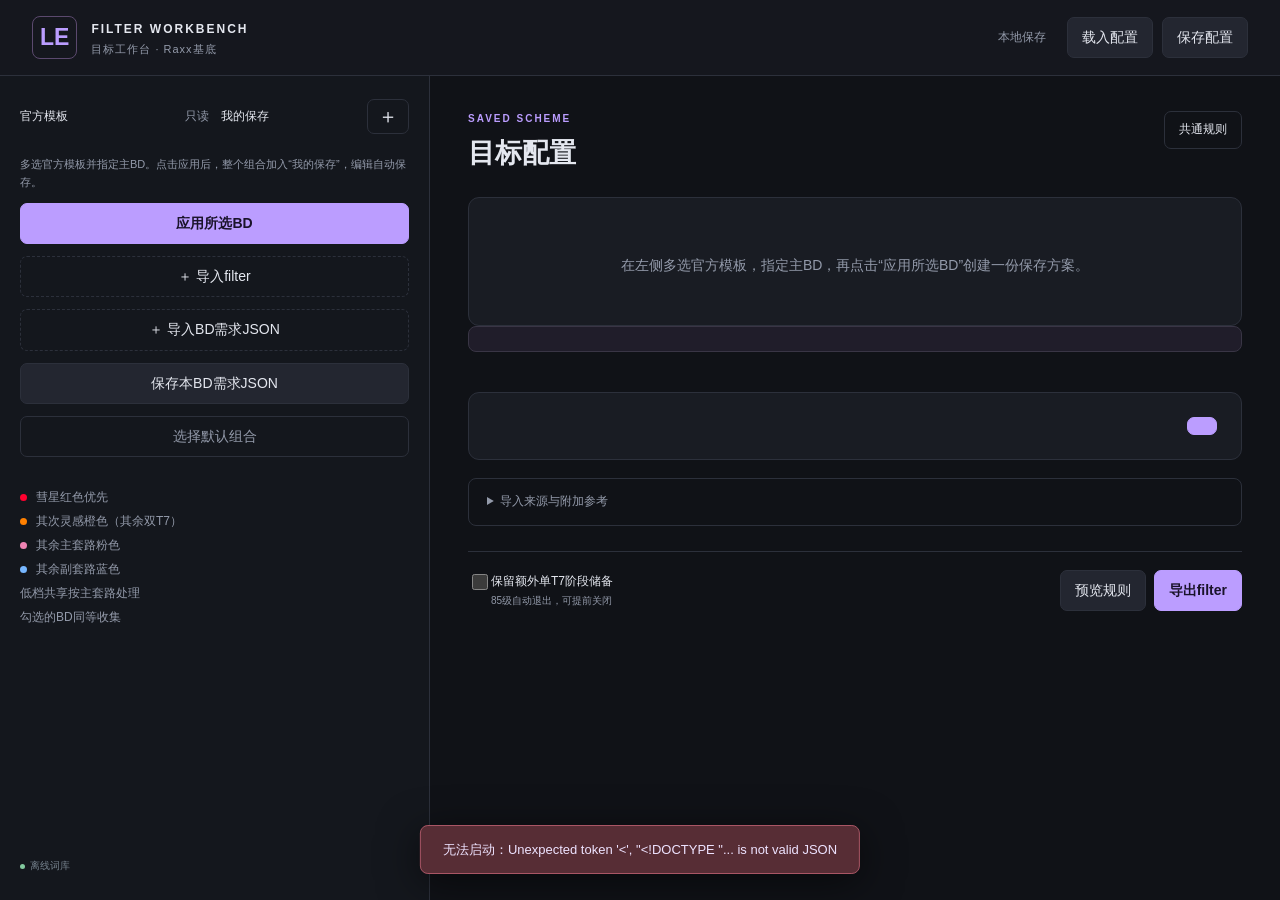
==== tool/web/index.html @ cc03219b "Complete common unique pool and protect every set item" ====
<!doctype html>
<html lang="zh-CN">
<head>
  <meta charset="utf-8"><meta name="viewport" content="width=device-width,initial-scale=1">
  <title>LE Filter · 目标工作台</title><link rel="stylesheet" href="style.css">
</head>
<body>
<header class="topbar">
  <div class="brand"><span class="brandmark">LE</span><div><strong>FILTER WORKBENCH</strong><small>目标工作台 · Raxx基底</small></div></div>
  <div class="top-actions"><span id="save-state" class="muted">本地保存</span><button id="load-config">载入配置</button><button id="save-config">保存配置</button></div>
</header>
<div class="layout">
  <aside>
    <div class="library-columns">
      <section aria-label="官方模板"><div class="aside-heading"><span>官方模板</span><small>只读</small></div><div id="templates"></div></section>
      <section aria-label="我的保存"><div class="aside-heading"><span>我的保存</span><button id="add-save" aria-label="新增自定义方案">＋</button></div><div id="builds"></div></section>
    </div>
    <p class="library-note">多选官方模板并指定主BD。点击应用后，整个组合加入“我的保存”，编辑自动保存。</p>
    <button id="apply-builds" class="wide primary">应用所选BD</button>
    <button id="import-filter" class="wide dashed">＋ 导入filter</button>
    <button id="import-requirements" class="wide dashed">＋ 导入BD需求JSON</button>
    <button id="save-requirements" class="wide">保存本BD需求JSON</button>
    <button id="load-examples" class="wide subtle">选择默认组合</button>
    <div class="side-note"><span class="dot" style="background:#ff002f"></span>彗星红色优先<br><span class="dot" style="background:#ff8000"></span>其次灵感橙色（其余双T7）<br><span class="dot pink"></span>其余主套路粉色<br><span class="dot blue"></span>其余副套路蓝色<br>低档共享按主套路处理<br>勾选的BD同等收集</div>
    <div class="sidebar-bottom"><span class="online-dot"></span>离线词库 <span id="catalog-version"></span></div>
  </aside>
  <main>
    <div class="main-heading"><div><p class="eyebrow">SAVED SCHEME</p><h1 id="build-title">目标配置</h1></div><div class="heading-actions"><button id="common-button">共通规则</button><button id="rename-save" hidden>重命名方案</button></div></div>
    <nav id="workspace-builds" class="scheme-members" aria-label="方案内BD" hidden></nav>
    <div id="scheme-toolbar" class="scheme-toolbar" hidden><span id="current-build"></span><div><button id="add-build">添加BD</button><button id="reset-build" hidden>从模板重置BD</button><button id="rename-build" hidden>重命名BD</button></div></div>
    <section id="workspace-empty" class="panel empty"><strong id="workspace-message"></strong><p id="workspace-help">在左侧多选官方模板，指定主BD，再点击“应用所选BD”创建一份保存方案。</p></section>
    <div id="workspace-controls" class="workspace-bar" hidden><div class="segmented"><button data-mode="endgame" class="active">终局目标</button><button data-mode="leveling">练级目标</button></div><div class="view-tabs"><button data-view="editor" class="active">填写目标</button><button data-view="preview">规则预览</button></div></div>
    <section id="common-rules" class="panel" hidden>
      <div class="panel-heading"><div><h2>共通显示规则</h2><p class="muted">随当前保存方案保存；创建新方案时沿用当前共通设置。</p></div></div>
      <div class="target-row"><div class="row-heading"><strong>T0极稀有暗金 · 0LP起最高档</strong><span class="id-tag">独立常驻</span></div><div id="ultra-rare-targets" class="chips"></div><p class="reference">六件T0从0LP起统一使用彗星红色名称与光柱、彗星声、最大光柱及最高档图标，不限制词条或角色等级。彗星档优先于主副BD配色。</p></div>
      <div class="target-row"><div class="row-heading"><label><input id="common-experimentals-enabled" type="checkbox">显示崇高实验装备</label><span class="id-tag">默认关闭</span></div><p class="reference">需要时可开启 Exalted Experimentals。此开关控制通用实验收集；BD明确目标仍按该BD收集。</p></div>
      <div class="target-row"><div class="row-heading"><label><input id="common-uniques-enabled" type="checkbox">通用暗金 · 0LP起保护</label><span class="id-tag">可按需关闭</span></div><p class="reference">保留茧化、限定来源与稀有随机暗金。T0独立提示，BD目标优先显示。</p><details><summary id="common-uniques-summary">查看暗金保护名单</summary><div id="common-unique-targets" class="chips"></div></details></div>
      <div class="target-row"><div class="row-heading"><label><input id="common-sets-enabled" type="checkbox">通用套装 · 全部保留</label><span class="id-tag">可按需关闭</span></div><p class="reference">收集全部套装部件，不按稀有度筛选。BD明确需要的套装补全独立保留。</p><details><summary id="common-sets-summary">查看全部套装</summary><div id="common-set-targets" class="chips"></div></details></div>
      <div class="target-row"><div class="row-heading"><label><input id="common-idols-enabled" type="checkbox">显示暗金神像</label><button id="pick-common-idols">选择暗金神像</button></div><div id="common-idol-targets" class="chips"></div><p class="reference">独立规则，默认全部显示；BD未指定暗金神像也会收集。可在这里关闭或调整，BD明确需要的神像仍保留。</p></div>
      <div class="target-row"><div class="row-heading"><strong>先驱者之针 · 独立常驻规则</strong><span class="id-tag">344</span></div><p class="muted">始终显示，不随暗金神像选择或角色等级关闭。</p></div>
      <div class="target-row"><div class="row-heading"><strong>套装自动补全</strong></div><p class="muted">任何启用BD需要一个套装部件时，整套装备都会加入filter，沿用该BD的主副提示。</p></div>
    </section>
    <div id="editor">
      <div id="profile-note" class="notice"></div>
      <nav id="categories" class="category-tabs"></nav>
      <section class="panel">
        <div class="panel-heading"><div><h2 id="category-title"></h2><p id="category-note" class="muted" hidden></p></div><button id="add-target" class="primary"></button></div>
        <div id="targets"></div>
      </section>
      <details id="source-details" class="source-panel"><summary>导入来源与附加参考</summary><div id="source-info"></div></details>
    </div>
    <section id="preview" hidden>
      <div class="panel-heading"><div><h2>将要生成的规则</h2><p class="muted">按实际优先级排列。这里展示基底门槛与四档提示。</p></div><input id="preview-search" type="search" placeholder="过滤部位、名称或档位" aria-label="过滤预览规则"></div>
      <div id="preview-summary" class="notice"></div><div id="preview-rules"></div>
    </section>
    <footer class="export-bar"><label><input id="extra-t7" type="checkbox">保留额外单T7阶段储备 <small>85级自动退出，可提前关闭</small></label><div><button id="preview-button">预览规则</button><button id="export-xml" class="primary">导出filter</button></div></footer>
  </main>
</div>
<dialog id="picker">
  <div class="dialog-heading"><div><p class="eyebrow">SEARCH & SELECT</p><h2 id="picker-title"></h2></div><button data-close="picker" aria-label="关闭选择器">×</button></div>
  <div class="picker-controls"><input id="picker-search" type="search" placeholder="搜索中文 / English / ID" aria-label="搜索词库"><label><input id="only-selected" type="checkbox">只看已选</label><label><input id="show-legacy" type="checkbox">显示旧／隐藏条目</label></div>
  <p id="picker-note" class="picker-note" hidden></p><div id="picker-summary" class="muted"></div><div id="picker-list"></div>
  <div class="dialog-footer"><span id="selection-count"></span><button id="apply-selection" class="primary">应用选择</button></div>
</dialog>
<dialog id="reset-dialog">
  <div class="dialog-heading"><h2>从模板重置</h2><button data-close="reset-dialog" aria-label="关闭重置">×</button></div>
  <p class="reset-message">将“<strong id="reset-name"></strong>”的终局、练级目标恢复为最新版官方模板。这个副本的目标修改会被替换。</p>
  <div class="dialog-footer"><button data-close="reset-dialog">取消</button><button id="confirm-reset" class="primary">重置这个副本</button></div>
</dialog>
<dialog id="group-dialog">
  <div class="dialog-heading"><h2 id="group-title"></h2><button data-close="group-dialog" aria-label="关闭分组">×</button></div>
  <label class="field-label">物品类型<select id="group-type"></select></label>
  <p id="group-help" class="muted">先选类型，再从可搜索列表选择底材和词缀。</p>
  <div class="dialog-footer"><button id="create-group" class="primary">添加分组</button></div>
</dialog>
<dialog id="import-dialog" class="large-dialog">
  <div class="dialog-heading"><div><p class="eyebrow">IMPORT INTELLIGENCE</p><h2>从filter提取目标</h2></div><button data-close="import-dialog" aria-label="关闭导入">×</button></div>
  <div class="notice">提取名字、词缀、类型和底材；生成时采用我们的Raxx规则。附魔／腐化参考单独保存。</div>
  <label class="file-drop">选择XML或TXT文件<input id="xml-file" type="file" accept=".xml,.txt"></label>
  <textarea id="xml-text" placeholder="也可以在这里粘贴filter XML" aria-label="Filter XML"></textarea>
  <div class="import-options"><label>填入<select id="import-mode"><option value="endgame">终局目标</option><option value="leveling">独立练级目标</option></select></label><button id="analyze-import">分析XML</button></div>
  <div id="import-result"></div>
  <div class="dialog-footer"><span class="muted">未识别规则可手动指定情报分类。</span><button id="apply-import" class="primary" disabled>导入为新BD</button></div>
</dialog>
<input id="config-file" type="file" accept=".json" hidden>
<input id="requirements-file" type="file" accept=".json" hidden>
<div id="toast" role="status" hidden></div>
<script src="workbench.js"></script><script src="app.js"></script>
</body></html>
---- tool/web/style.css ----
:root{color-scheme:dark;--bg:#101217;--panel:#191c23;--line:#2c303b;--text:#e4e7ef;--muted:#939aaa;--accent:#bb9dff;--pink:#ef83b3;--blue:#77b7ff}
*{box-sizing:border-box}body{margin:0;background:var(--bg);font:14px/1.65 "Segoe UI","Microsoft YaHei",sans-serif;color:var(--text)}button,input,select,textarea{font:inherit}button{cursor:pointer;border:1px solid var(--line);border-radius:7px;background:#232630;color:var(--text);padding:8px 14px;transition:background .15s,border-color .15s}button:hover{background:#303442;border-color:#77718b}button:focus-visible,input:focus-visible,select:focus-visible,summary:focus-visible{outline:2px solid var(--accent);outline-offset:2px}button:disabled{cursor:default;opacity:.45}input[type=checkbox],input[type=radio]{accent-color:var(--accent);width:16px;height:16px;vertical-align:middle;cursor:pointer}input[type=search],input[type=text],select,textarea{border:1px solid var(--line);background:#13161c;color:var(--text);border-radius:7px;padding:10px 12px}input[type=search]{min-width:210px}textarea{width:100%;height:125px;resize:vertical;font:12px/1.5 Consolas,monospace}.primary{background:var(--accent);color:#1a132a;border-color:var(--accent);font-weight:600}.primary:hover{background:#cfb9ff}.subtle{background:transparent;color:var(--muted)}.dashed{border-style:dashed;background:transparent}.wide{width:100%;margin-top:12px}.muted{color:var(--muted)}small{font-size:12px;color:var(--muted)}h1,h2,p{margin:0}h1{font-size:27px;font-weight:650;line-height:1.35}h2{font-size:18px;font-weight:600}.eyebrow{font-size:10px;letter-spacing:2px;color:var(--accent);font-weight:600;margin-bottom:7px}
.topbar{height:76px;padding:0 32px;border-bottom:1px solid var(--line);display:flex;align-items:center;justify-content:space-between;background:#15171e}.brand{display:flex;gap:14px;align-items:center}.brandmark{font-size:23px;font-weight:700;color:var(--accent);border:1px solid #5b496e;border-radius:8px;padding:2px 7px}.brand strong{font-size:12px;letter-spacing:2px}.brand small{display:block;font-size:11px;letter-spacing:1px}.top-actions{display:flex;align-items:center;gap:9px}.top-actions .muted{margin-right:12px;font-size:12px}.layout{display:grid;grid-template-columns:250px minmax(0,1fr);min-height:calc(100vh - 76px)}aside{padding:26px 20px;border-right:1px solid var(--line);display:flex;flex-direction:column;background:#14171d}.aside-heading{display:flex;justify-content:space-between;align-items:center;color:var(--muted);font-size:12px;margin-bottom:18px}.aside-heading button{padding:0 10px;font-size:20px;background:transparent}.build-card{display:grid;grid-template-columns:20px 1fr;gap:8px;border:1px solid transparent;border-radius:9px;padding:12px 10px;margin-bottom:8px;background:#1b1e26}.build-card.editing{border-color:#77648f;background:#24202f}.build-name{border:none;background:transparent;text-align:left;padding:0;font-weight:600;overflow-wrap:anywhere;width:100%}.build-meta{display:flex;justify-content:space-between;margin-top:7px;align-items:center;font-size:11px;color:var(--muted)}.build-meta label{cursor:pointer}.remove-build{font-size:12px;background:transparent;border:0;padding:0 5px;color:var(--muted)}.side-note{margin-top:28px;font-size:12px;color:var(--muted);line-height:2}.dot{display:inline-block;width:7px;height:7px;border-radius:50%;margin-right:9px}.pink{background:var(--pink)}.blue{background:var(--blue)}.sidebar-bottom{padding-top:30px;margin-top:auto;font-size:10px;color:#74808c}.online-dot{width:5px;height:5px;border-radius:50%;display:inline-block;background:#82c99e;margin-right:5px}
main{padding:35px 38px 0;max-width:1480px;width:100%}.main-heading{display:flex;align-items:center;justify-content:space-between;gap:20px;margin-bottom:26px}.main-heading .muted{margin-top:9px}.main-heading button{font-size:12px;background:transparent}.workspace-bar{display:flex;align-items:center;justify-content:space-between;border-bottom:1px solid var(--line);padding-bottom:18px;margin-bottom:23px;gap:12px}.segmented{display:flex;padding:3px;gap:3px;border-radius:8px;background:#20232d}.segmented button{border:none;background:transparent;color:var(--muted);padding:6px 17px}.segmented button.active{background:#49405c;color:#eddefe}.view-tabs{display:flex;gap:9px}.view-tabs button{border:none;background:transparent;color:var(--muted);padding:5px 10px}.view-tabs button.active{color:var(--text);border-bottom:2px solid var(--accent);border-radius:0}.notice{border:1px solid #393545;background:#201d2a;border-radius:8px;color:#bbb2d2;font-size:12px;padding:12px 16px;margin-bottom:22px}.category-tabs{display:flex;flex-wrap:wrap;gap:6px;margin-bottom:18px}.category-tabs button{font-size:12px;border-color:transparent;background:transparent;padding:8px 10px;color:var(--muted)}.category-tabs button.active{background:#2d293b;border-color:#4b405c;color:#dec9ff}.category-tabs .step-num{margin-right:6px;color:#7b738d;font-size:11px}.panel{background:var(--panel);border:1px solid var(--line);border-radius:11px;overflow:hidden}.panel-heading{display:flex;justify-content:space-between;gap:16px;padding:24px;align-items:center}.panel-heading p{margin-top:6px;font-size:12px}.panel-heading .primary{white-space:nowrap}.empty{padding:48px 24px;text-align:center;color:var(--muted)}.empty strong{display:block;color:#c6bdd7;font-size:17px;margin-bottom:8px}.target-row{padding:18px 24px;border-top:1px solid var(--line)}.row-heading{display:flex;justify-content:space-between;gap:10px;align-items:center;margin-bottom:11px}.row-heading strong{font-size:14px}.row-actions{display:flex;gap:7px;flex-wrap:wrap}.row-actions button{font-size:11px;padding:4px 9px;background:#252934}.chips{display:flex;gap:6px;flex-wrap:wrap}.chip{background:#292433;border:1px solid #483b53;border-radius:5px;padding:3px 8px;font-size:12px;color:#d6c3e8}.chip small{margin-left:5px;font-size:10px;color:#9c8aa8}.base-chip{background:#232c32;border-color:#35464d;color:#a2c6d0}.reference{font-size:11px;color:#8c92a0;margin-top:10px}.source-panel{border:1px solid var(--line);border-radius:8px;margin-top:18px;padding:13px 18px;color:var(--muted);font-size:12px}.source-panel summary{cursor:pointer}.source-panel p{margin-top:10px}.export-bar{position:sticky;bottom:0;margin-top:25px;border-top:1px solid var(--line);padding:18px 0;display:flex;align-items:center;justify-content:space-between;gap:14px;background:var(--bg)}.export-bar label{font-size:12px}.export-bar small{display:block;margin-left:23px;font-size:10px}.export-bar div{display:flex;gap:8px}
dialog{border:1px solid #494354;border-radius:12px;background:#1a1d25;color:var(--text);width:min(760px,93vw);padding:0;box-shadow:0 25px 120px #0009;max-height:88vh}dialog::backdrop{background:#050610ad;backdrop-filter:blur(3px)}.dialog-heading{display:flex;justify-content:space-between;align-items:center;padding:22px 26px;border-bottom:1px solid var(--line)}.dialog-heading button{border:none;background:transparent;font-size:24px;padding:0 5px}.picker-controls{padding:17px 24px 10px;display:flex;align-items:center;gap:15px;flex-wrap:wrap}.picker-controls input[type=search]{flex:1}.picker-controls label{font-size:11px;color:var(--muted)}#picker-summary{font-size:11px;padding:0 24px 12px}#picker-list{height:min(440px,48vh);overflow:auto;border-top:1px solid var(--line)}.pick-row{display:flex;align-items:flex-start;padding:11px 24px;gap:14px;border-bottom:1px solid #262a33;cursor:pointer}.pick-row:hover{background:#292536}.pick-row input{flex-shrink:0;margin-top:5px}.pick-row div{flex:1}.pick-row strong{font-size:13px;font-weight:500}.pick-row small{display:block;font-size:11px}.pick-row .id-tag{font:11px Consolas,monospace;color:#8f829f;padding-top:3px;min-width:32px;text-align:right}.dialog-footer{position:sticky;bottom:0;background:#1a1d25;border-top:1px solid var(--line);padding:17px 24px;display:flex;align-items:center;justify-content:space-between;gap:12px}.dialog-footer span{font-size:12px}.field-label{display:block;margin:22px 26px;color:var(--muted);font-size:12px}.field-label select{display:block;width:100%;margin-top:7px}#group-dialog p{padding:0 26px 24px;font-size:12px}.large-dialog{width:min(970px,95vw)}#import-dialog>.notice{margin:20px 24px}.file-drop{display:block;border:1px dashed #514966;border-radius:8px;margin:0 24px 16px;padding:17px;color:#c1aedc;font-size:12px;cursor:pointer}.file-drop input{display:block;font-size:12px;margin-top:10px}#xml-text{width:calc(100% - 48px);margin:0 24px}.import-options{display:flex;align-items:center;justify-content:space-between;padding:15px 24px;font-size:12px}.import-options select{margin-left:10px;padding:7px 10px}#import-result{padding:0 24px 20px}.import-summary{display:flex;gap:10px;flex-wrap:wrap;margin-bottom:14px}.stat{background:#292433;border-radius:6px;padding:7px 12px;font-size:12px}.source-table{width:100%;border-collapse:collapse;font-size:11px}.source-table td,.source-table th{padding:7px;border-bottom:1px solid var(--line);text-align:left}.source-table select{font-size:11px;padding:4px 6px}.source-scroll{max-height:280px;overflow:auto;margin-top:10px}.warning{color:#e2b073;font-size:12px;margin:8px 0}.preview-table{width:100%;border-collapse:collapse;font-size:12px}.preview-table td,.preview-table th{padding:12px;border-bottom:1px solid var(--line);text-align:left;vertical-align:top}.preview-table th{color:var(--muted);font-weight:400}.preview-table small{display:block;margin-top:4px}.badge{white-space:nowrap;border-radius:4px;padding:2px 8px;font-size:11px}.tier-4{background:#652f3d;color:#ffb6bc}.tier-3{background:#684e28;color:#ffd298}.tier-2{background:#584c2b;color:#f9db84}.tier-1{background:#49442d;color:#e5d685}.tier-0{background:#272b33;color:#a0a6b2}.level-row select{max-width:100%}.level-default{border:1px solid #4d465c;border-radius:5px;padding:2px 7px;font-size:10px;color:#b6a6cb}#toast{position:fixed;bottom:26px;left:50%;transform:translateX(-50%);background:#352d46;color:#eee3ff;border:1px solid #665277;box-shadow:0 8px 40px #0008;border-radius:8px;padding:13px 22px;z-index:100;font-size:13px;max-width:85vw}.error-toast{background:#572d35!important;border-color:#a95665!important}
#workspace-controls[hidden],#workspace-builds[hidden]{display:none}
@media(max-width:1000px){.layout{grid-template-columns:215px minmax(0,1fr)}main{padding:28px 23px 0}.topbar{padding:0 22px}.panel-heading{padding:20px}.target-row{padding:16px 20px}.export-bar{flex-wrap:wrap}.top-actions .muted{display:none}}
@media(max-width:680px){.layout{display:block}aside{border-right:none;border-bottom:1px solid var(--line);padding:18px}#builds{display:flex;gap:8px;overflow:auto}.build-card{min-width:185px}.side-note,.sidebar-bottom{display:none}.topbar{padding:0 15px}.brand small{display:none}.brand strong{font-size:9px;letter-spacing:1px}.brandmark{font-size:19px}.top-actions button{padding:6px 8px;font-size:11px}main{padding:22px 16px 0}h1{font-size:23px}.workspace-bar{flex-wrap:wrap}.panel-heading{flex-wrap:wrap}.picker-controls{gap:10px}.row-heading{align-items:flex-start}.preview-table{font-size:10px}.preview-table td{padding:8px}.export-bar{position:static}.source-table select{max-width:110px}}
.layout{grid-template-columns:430px minmax(0,1fr)}
.library-columns{display:grid;grid-template-columns:minmax(0,1fr) minmax(0,1fr);gap:12px}
.library-columns section{min-width:0}.library-columns .aside-heading{height:29px;margin-bottom:12px;color:var(--text)}
.template-card{border:1px solid var(--line);border-radius:9px;padding:12px 10px;margin-bottom:8px;background:#171a21}
.template-card strong{display:block;font-size:13px;overflow-wrap:anywhere}.template-card small{display:block;margin-top:6px;font-size:10px}
.template-card button{margin-top:10px;font-size:11px;padding:5px 10px;background:transparent}
.library-columns #builds{display:block;overflow:visible}.library-columns .build-card{min-width:0}.build-name{font-size:13px}
.library-note,.saved-empty{font-size:11px;color:var(--muted);margin-top:12px}.heading-actions{display:flex;flex-wrap:wrap;gap:8px;justify-content:flex-end}
.main-heading{align-items:flex-start}.main-heading h1{overflow-wrap:anywhere}#common-button.active{color:var(--accent);border-color:var(--accent)}
.reset-message{padding:24px 26px}
.auto-set{border-style:dashed}.auto-set-label{font-size:10px;font-style:normal;color:#b3ce9a;margin-left:6px}
.affix-priorities{list-style:none;display:flex;flex-wrap:wrap;gap:8px;padding:0;margin:0}.priority-affix{display:flex;align-items:center;gap:6px;max-width:100%;padding:5px 8px}.priority-number{display:inline-flex;align-items:center;justify-content:center;min-width:22px;height:22px;border-radius:5px;background:#4c3b65;color:#e7d6ff;font-size:12px;font-weight:600;flex-shrink:0}.priority-affix .affix-name{overflow-wrap:anywhere;min-width:0}.priority-affix small{margin-left:0;white-space:nowrap}.priority-actions{display:flex;gap:2px;flex-shrink:0}.priority-actions button{border:0;padding:0 4px;background:transparent;color:var(--accent);line-height:22px;font-size:13px}.priority-actions button:hover{background:#44344f}.priority-actions button:disabled{color:var(--muted);opacity:.35}.picker-note{padding:0 24px 10px;color:#c8b8df;font-size:12px}.pick-row>.priority-number{margin-top:2px}
.template-card.selected{border-color:#695980;background:#24202f}.template-choice{display:flex;align-items:flex-start;gap:8px;cursor:pointer}.template-choice input{flex-shrink:0;margin-top:3px}.template-card .template-choice strong{font-size:13px}.template-main{display:block;font-size:11px;color:var(--muted);margin-top:8px;cursor:pointer}.template-main:has(input:disabled){opacity:.45;cursor:default}
.affix-priorities{flex-direction:column;flex-wrap:nowrap;gap:6px}.priority-affix{width:100%;min-height:36px;cursor:grab;position:relative}.priority-actions{margin-left:auto}.drag-handle{color:var(--muted);font-size:18px;line-height:1;flex-shrink:0;user-select:none}.priority-affix.dragging{opacity:.45}.priority-affix.drop-before:before,.priority-affix.drop-after:after{content:"";position:absolute;left:0;right:0;height:3px;background:var(--accent);border-radius:2px}.priority-affix.drop-before:before{top:-5px}.priority-affix.drop-after:after{bottom:-5px}
.save-card{border:1px solid var(--line);border-radius:9px;padding:12px 10px;margin-bottom:8px;background:#1b1e26}.save-card.editing{border-color:#77648f;background:#24202f}.save-card>small{display:block;font-size:10px;margin-top:7px;overflow-wrap:anywhere}
.scheme-members{display:flex;flex-wrap:wrap;gap:8px;margin-bottom:14px}.workspace-bd{display:flex;align-items:center;gap:5px;border:1px solid var(--line);border-radius:8px;padding:6px 8px;max-width:100%;background:#1b1e26}.workspace-bd.active{border-color:#77648f;background:#2d293b}.workspace-bd>button[data-workspace-build]{border:0;background:transparent;padding:3px 4px;text-align:left;font-size:12px;overflow-wrap:anywhere;min-width:0}.workspace-bd>input,.workspace-bd>label{flex-shrink:0}.workspace-bd>label{font-size:11px;color:var(--muted);white-space:nowrap}.scheme-toolbar{display:flex;align-items:center;justify-content:space-between;gap:12px;margin-bottom:20px;flex-wrap:wrap}.scheme-toolbar>span{font-size:12px;color:var(--muted);overflow-wrap:anywhere}.scheme-toolbar>div{display:flex;flex-wrap:wrap;gap:6px}.scheme-toolbar button{font-size:11px;padding:4px 9px;background:transparent}.scheme-toolbar[hidden],.scheme-members[hidden]{display:none}.main-heading h1 input{max-width:100%;width:520px;font-size:22px}
@media(max-width:1100px){.layout{grid-template-columns:350px minmax(0,1fr)}aside{padding:24px 14px}.library-columns{gap:8px}main{padding:28px 23px 0}.main-heading{flex-wrap:wrap}.heading-actions{justify-content:flex-start}}
@media(max-width:800px){.layout{display:block}aside{border-right:none;border-bottom:1px solid var(--line);padding:18px}.library-columns{gap:16px}.side-note,.sidebar-bottom{display:none}}
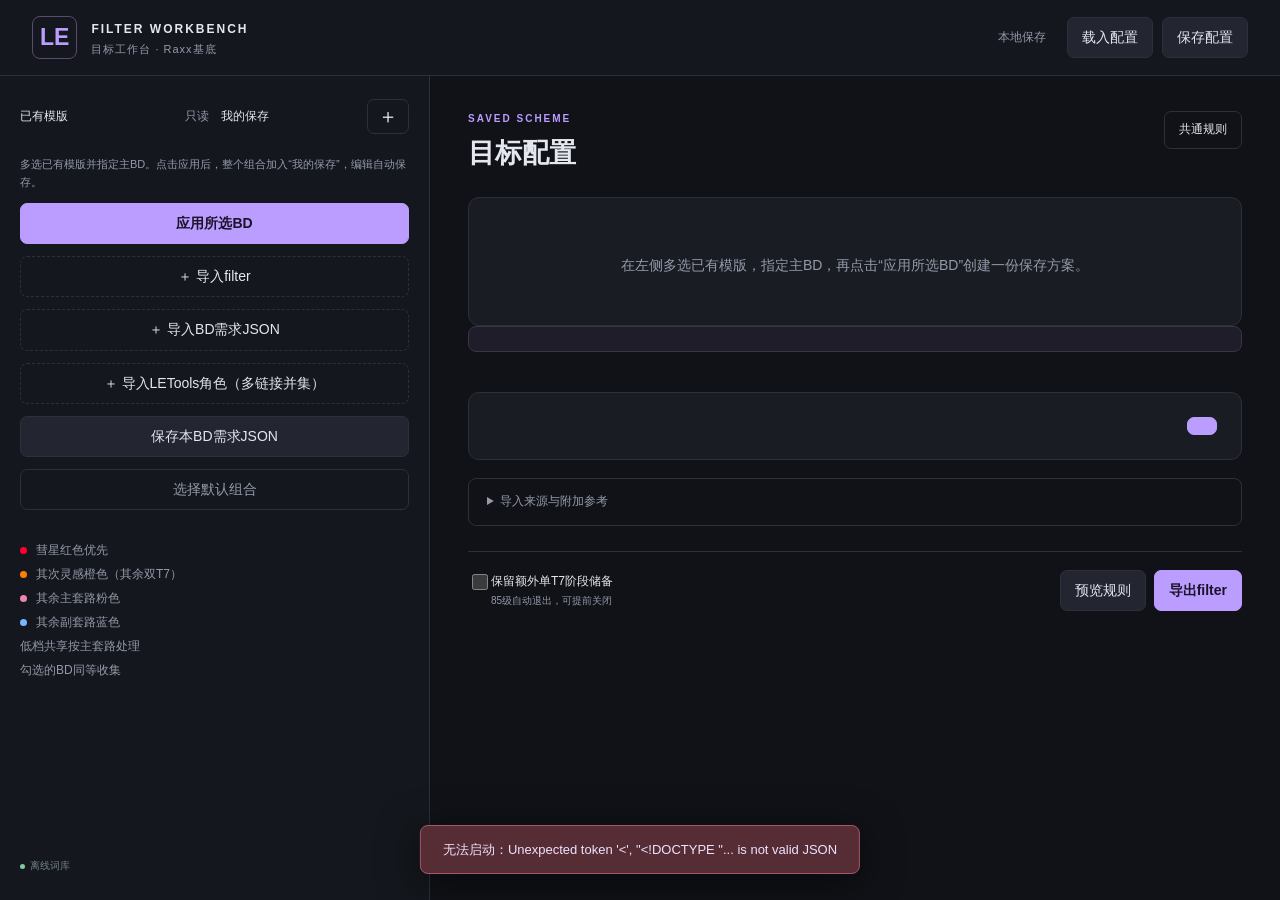
==== commit 210ec3ef: "Import LETools profile unions and update Shuriken template" ====
--- a/tool/web/index.html
+++ b/tool/web/index.html
@@ -12,13 +12,14 @@
 <div class="layout">
   <aside>
     <div class="library-columns">
-      <section aria-label="官方模板"><div class="aside-heading"><span>官方模板</span><small>只读</small></div><div id="templates"></div></section>
+      <section aria-label="已有模版"><div class="aside-heading"><span>已有模版</span><small>只读</small></div><div id="templates"></div></section>
       <section aria-label="我的保存"><div class="aside-heading"><span>我的保存</span><button id="add-save" aria-label="新增自定义方案">＋</button></div><div id="builds"></div></section>
     </div>
-    <p class="library-note">多选官方模板并指定主BD。点击应用后，整个组合加入“我的保存”，编辑自动保存。</p>
+    <p class="library-note">多选已有模版并指定主BD。点击应用后，整个组合加入“我的保存”，编辑自动保存。</p>
     <button id="apply-builds" class="wide primary">应用所选BD</button>
     <button id="import-filter" class="wide dashed">＋ 导入filter</button>
     <button id="import-requirements" class="wide dashed">＋ 导入BD需求JSON</button>
+    <button id="import-profiles" class="wide dashed">＋ 导入LETools角色（多链接并集）</button>
     <button id="save-requirements" class="wide">保存本BD需求JSON</button>
     <button id="load-examples" class="wide subtle">选择默认组合</button>
     <div class="side-note"><span class="dot" style="background:#ff002f"></span>彗星红色优先<br><span class="dot" style="background:#ff8000"></span>其次灵感橙色（其余双T7）<br><span class="dot pink"></span>其余主套路粉色<br><span class="dot blue"></span>其余副套路蓝色<br>低档共享按主套路处理<br>勾选的BD同等收集</div>
@@ -28,7 +29,7 @@
     <div class="main-heading"><div><p class="eyebrow">SAVED SCHEME</p><h1 id="build-title">目标配置</h1></div><div class="heading-actions"><button id="common-button">共通规则</button><button id="rename-save" hidden>重命名方案</button></div></div>
     <nav id="workspace-builds" class="scheme-members" aria-label="方案内BD" hidden></nav>
     <div id="scheme-toolbar" class="scheme-toolbar" hidden><span id="current-build"></span><div><button id="add-build">添加BD</button><button id="reset-build" hidden>从模板重置BD</button><button id="rename-build" hidden>重命名BD</button></div></div>
-    <section id="workspace-empty" class="panel empty"><strong id="workspace-message"></strong><p id="workspace-help">在左侧多选官方模板，指定主BD，再点击“应用所选BD”创建一份保存方案。</p></section>
+    <section id="workspace-empty" class="panel empty"><strong id="workspace-message"></strong><p id="workspace-help">在左侧多选已有模版，指定主BD，再点击“应用所选BD”创建一份保存方案。</p></section>
     <div id="workspace-controls" class="workspace-bar" hidden><div class="segmented"><button data-mode="endgame" class="active">终局目标</button><button data-mode="leveling">练级目标</button></div><div class="view-tabs"><button data-view="editor" class="active">填写目标</button><button data-view="preview">规则预览</button></div></div>
     <section id="common-rules" class="panel" hidden>
       <div class="panel-heading"><div><h2>共通显示规则</h2><p class="muted">随当前保存方案保存；创建新方案时沿用当前共通设置。</p></div></div>
@@ -64,7 +65,7 @@
 </dialog>
 <dialog id="reset-dialog">
   <div class="dialog-heading"><h2>从模板重置</h2><button data-close="reset-dialog" aria-label="关闭重置">×</button></div>
-  <p class="reset-message">将“<strong id="reset-name"></strong>”的终局、练级目标恢复为最新版官方模板。这个副本的目标修改会被替换。</p>
+  <p class="reset-message">将“<strong id="reset-name"></strong>”的终局、练级目标恢复为最新版已有模版。这个副本的目标修改会被替换。</p>
   <div class="dialog-footer"><button data-close="reset-dialog">取消</button><button id="confirm-reset" class="primary">重置这个副本</button></div>
 </dialog>
 <dialog id="group-dialog">
@@ -82,8 +83,22 @@
   <div id="import-result"></div>
   <div class="dialog-footer"><span class="muted">未识别规则可手动指定情报分类。</span><button id="apply-import" class="primary" disabled>导入为新BD</button></div>
 </dialog>
+<dialog id="profiles-dialog" class="large-dialog">
+  <div class="dialog-heading"><div><p class="eyebrow">LETOOLS PROFILES</p><h2>角色配装取并集</h2></div><button data-close="profiles-dialog" aria-label="关闭角色导入">×</button></div>
+  <p>粘贴同一个BD的1–12个profile链接，每行一个。暗金、按部位的装备词缀、神像、祭坛和明确普通底材合并为一个个人BD。</p>
+  <label class="field-label">个人BD名称<input id="profiles-name" type="text" placeholder="例如：我的追心手里剑"></label>
+  <textarea id="profiles-links" placeholder="https://www.lastepochtools.com/profile/账号/character/角色" aria-label="LETools角色链接（每行一个）"></textarea>
+  <button id="prepare-profiles">生成读取书签</button>
+  <div id="profiles-reader" class="notice" hidden>
+    <ol><li>把 <a id="profiles-bookmark">读取LETools角色</a> 拖到浏览器收藏栏。</li><li><a id="profiles-open" target="_blank" rel="noopener">打开第一个角色页面</a>，加载完成后点击收藏栏里的读取书签，一次读取全部链接。</li><li>完成后点击“返回工作台，预览并集”，核对后创建个人方案。</li></ol>
+    <p class="muted">来源站禁止跨站读取，读取在你打开的LETools页面进行。新增个人需求，不会修改已有模版。遇到访问验证时先在该站完成；任何链接失败都不会导入半份并集。</p>
+  </div>
+  <label class="file-drop">也可选择读取书签导出的角色JSON<input id="profiles-file" type="file" accept=".json"></label>
+  <div id="profiles-result" role="status"></div>
+  <div class="dialog-footer"><label>导入到 <select id="profiles-destination"><option value="new-save">新建个人方案</option><option value="current-save">当前方案，添加独立BD</option></select></label><button id="apply-profiles" class="primary" disabled>保存个人BD</button></div>
+</dialog>
 <input id="config-file" type="file" accept=".json" hidden>
 <input id="requirements-file" type="file" accept=".json" hidden>
 <div id="toast" role="status" hidden></div>
-<script src="workbench.js"></script><script src="app.js"></script>
+<script src="workbench.js"></script><script src="profile-reader.js"></script><script src="app.js"></script>
 </body></html>
--- a/tool/web/style.css
+++ b/tool/web/style.css
@@ -16,6 +16,7 @@
 .library-note,.saved-empty{font-size:11px;color:var(--muted);margin-top:12px}.heading-actions{display:flex;flex-wrap:wrap;gap:8px;justify-content:flex-end}
 .main-heading{align-items:flex-start}.main-heading h1{overflow-wrap:anywhere}#common-button.active{color:var(--accent);border-color:var(--accent)}
 .reset-message{padding:24px 26px}
+#profiles-dialog>p,#profiles-dialog>.field-label,#profiles-dialog>.file-drop,#profiles-dialog>button,#profiles-dialog>#profiles-result{margin:16px 24px}#profiles-dialog>textarea{width:calc(100% - 48px);margin:0 24px;min-height:125px}#profiles-dialog>.notice{margin:16px 24px}#profiles-dialog ol{padding-left:22px;margin:0}#profiles-dialog li{margin:8px 0}#profiles-dialog a{color:var(--accent);overflow-wrap:anywhere}#profiles-bookmark{display:inline-block;border:1px dashed var(--accent);padding:3px 8px;border-radius:5px;cursor:grab}#profiles-name{display:block;width:100%;margin-top:6px}#profiles-result h3{margin-top:18px}
 .auto-set{border-style:dashed}.auto-set-label{font-size:10px;font-style:normal;color:#b3ce9a;margin-left:6px}
 .affix-priorities{list-style:none;display:flex;flex-wrap:wrap;gap:8px;padding:0;margin:0}.priority-affix{display:flex;align-items:center;gap:6px;max-width:100%;padding:5px 8px}.priority-number{display:inline-flex;align-items:center;justify-content:center;min-width:22px;height:22px;border-radius:5px;background:#4c3b65;color:#e7d6ff;font-size:12px;font-weight:600;flex-shrink:0}.priority-affix .affix-name{overflow-wrap:anywhere;min-width:0}.priority-affix small{margin-left:0;white-space:nowrap}.priority-actions{display:flex;gap:2px;flex-shrink:0}.priority-actions button{border:0;padding:0 4px;background:transparent;color:var(--accent);line-height:22px;font-size:13px}.priority-actions button:hover{background:#44344f}.priority-actions button:disabled{color:var(--muted);opacity:.35}.picker-note{padding:0 24px 10px;color:#c8b8df;font-size:12px}.pick-row>.priority-number{margin-top:2px}
 .template-card.selected{border-color:#695980;background:#24202f}.template-choice{display:flex;align-items:flex-start;gap:8px;cursor:pointer}.template-choice input{flex-shrink:0;margin-top:3px}.template-card .template-choice strong{font-size:13px}.template-main{display:block;font-size:11px;color:var(--muted);margin-top:8px;cursor:pointer}.template-main:has(input:disabled){opacity:.45;cursor:default}
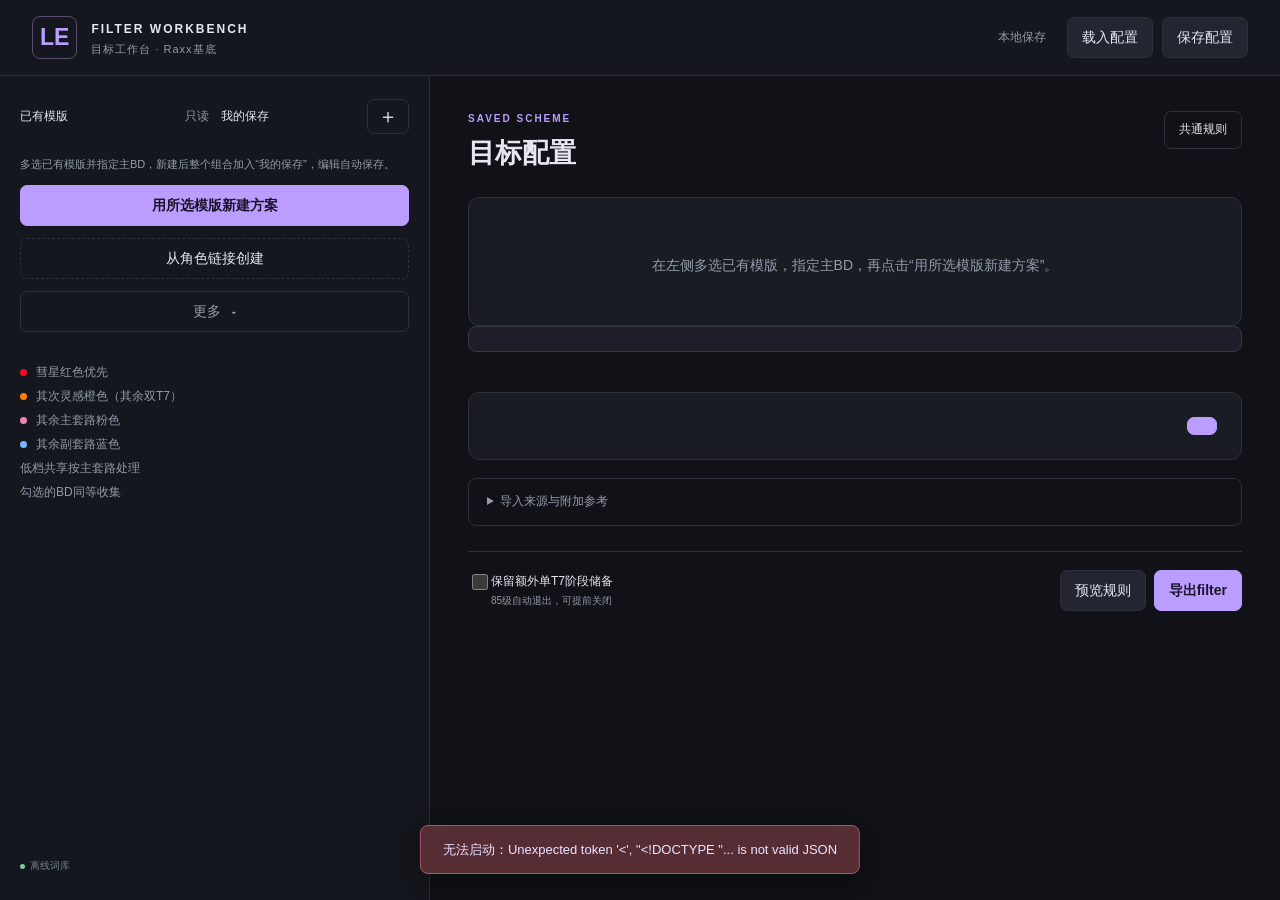
==== commit 7822788a: "Simplify sidebar actions and group import tools under More" ====
--- a/tool/web/index.html
+++ b/tool/web/index.html
@@ -15,13 +15,17 @@
       <section aria-label="已有模版"><div class="aside-heading"><span>已有模版</span><small>只读</small></div><div id="templates"></div></section>
       <section aria-label="我的保存"><div class="aside-heading"><span>我的保存</span><button id="add-save" aria-label="新增自定义方案">＋</button></div><div id="builds"></div></section>
     </div>
-    <p class="library-note">多选已有模版并指定主BD。点击应用后，整个组合加入“我的保存”，编辑自动保存。</p>
-    <button id="apply-builds" class="wide primary">应用所选BD</button>
-    <button id="import-filter" class="wide dashed">＋ 导入filter</button>
-    <button id="import-requirements" class="wide dashed">＋ 导入BD需求JSON</button>
-    <button id="import-profiles" class="wide dashed">＋ 导入LETools角色（多链接并集）</button>
-    <button id="save-requirements" class="wide">保存本BD需求JSON</button>
-    <button id="load-examples" class="wide subtle">选择默认组合</button>
+    <p class="library-note">多选已有模版并指定主BD，新建后整个组合加入“我的保存”，编辑自动保存。</p>
+    <button id="apply-builds" class="wide primary">用所选模版新建方案</button>
+    <button id="import-profiles" class="wide dashed">从角色链接创建</button>
+    <details id="sidebar-more" class="sidebar-more">
+      <summary>更多</summary>
+      <div class="sidebar-more-actions">
+        <button id="import-filter" class="wide dashed">导入filter</button>
+        <button id="import-requirements" class="wide dashed">导入BD需求JSON</button>
+        <button id="save-requirements" class="wide">导出本BD需求</button>
+      </div>
+    </details>
     <div class="side-note"><span class="dot" style="background:#ff002f"></span>彗星红色优先<br><span class="dot" style="background:#ff8000"></span>其次灵感橙色（其余双T7）<br><span class="dot pink"></span>其余主套路粉色<br><span class="dot blue"></span>其余副套路蓝色<br>低档共享按主套路处理<br>勾选的BD同等收集</div>
     <div class="sidebar-bottom"><span class="online-dot"></span>离线词库 <span id="catalog-version"></span></div>
   </aside>
@@ -29,7 +33,7 @@
     <div class="main-heading"><div><p class="eyebrow">SAVED SCHEME</p><h1 id="build-title">目标配置</h1></div><div class="heading-actions"><button id="common-button">共通规则</button><button id="rename-save" hidden>重命名方案</button></div></div>
     <nav id="workspace-builds" class="scheme-members" aria-label="方案内BD" hidden></nav>
     <div id="scheme-toolbar" class="scheme-toolbar" hidden><span id="current-build"></span><div><button id="add-build">添加BD</button><button id="reset-build" hidden>从模板重置BD</button><button id="rename-build" hidden>重命名BD</button></div></div>
-    <section id="workspace-empty" class="panel empty"><strong id="workspace-message"></strong><p id="workspace-help">在左侧多选已有模版，指定主BD，再点击“应用所选BD”创建一份保存方案。</p></section>
+    <section id="workspace-empty" class="panel empty"><strong id="workspace-message"></strong><p id="workspace-help">在左侧多选已有模版，指定主BD，再点击“用所选模版新建方案”。</p></section>
     <div id="workspace-controls" class="workspace-bar" hidden><div class="segmented"><button data-mode="endgame" class="active">终局目标</button><button data-mode="leveling">练级目标</button></div><div class="view-tabs"><button data-view="editor" class="active">填写目标</button><button data-view="preview">规则预览</button></div></div>
     <section id="common-rules" class="panel" hidden>
       <div class="panel-heading"><div><h2>共通显示规则</h2><p class="muted">随当前保存方案保存；创建新方案时沿用当前共通设置。</p></div></div>
@@ -88,17 +92,14 @@
   <p>粘贴同一个BD的1–12个profile链接，每行一个。暗金、按部位的装备词缀、神像、祭坛和明确普通底材合并为一个个人BD。</p>
   <label class="field-label">个人BD名称<input id="profiles-name" type="text" placeholder="例如：我的追心手里剑"></label>
   <textarea id="profiles-links" placeholder="https://www.lastepochtools.com/profile/账号/character/角色" aria-label="LETools角色链接（每行一个）"></textarea>
-  <button id="prepare-profiles">生成读取书签</button>
-  <div id="profiles-reader" class="notice" hidden>
-    <ol><li>把 <a id="profiles-bookmark">读取LETools角色</a> 拖到浏览器收藏栏。</li><li><a id="profiles-open" target="_blank" rel="noopener">打开第一个角色页面</a>，加载完成后点击收藏栏里的读取书签，一次读取全部链接。</li><li>完成后点击“返回工作台，预览并集”，核对后创建个人方案。</li></ol>
-    <p class="muted">来源站禁止跨站读取，读取在你打开的LETools页面进行。新增个人需求，不会修改已有模版。遇到访问验证时先在该站完成；任何链接失败都不会导入半份并集。</p>
-  </div>
-  <label class="file-drop">也可选择读取书签导出的角色JSON<input id="profiles-file" type="file" accept=".json"></label>
+  <button id="read-profiles" class="primary">读取角色并预览并集</button>
+  <p class="muted">读取当前公开配装，重复链接只读取一次；任意角色读取失败都不会保存部分结果。核对后保存到“我的保存”，已有模版保持原样。</p>
+  <details><summary>导入已有角色JSON</summary><label class="file-drop">选择角色JSON<input id="profiles-file" type="file" accept=".json"></label></details>
   <div id="profiles-result" role="status"></div>
   <div class="dialog-footer"><label>导入到 <select id="profiles-destination"><option value="new-save">新建个人方案</option><option value="current-save">当前方案，添加独立BD</option></select></label><button id="apply-profiles" class="primary" disabled>保存个人BD</button></div>
 </dialog>
 <input id="config-file" type="file" accept=".json" hidden>
 <input id="requirements-file" type="file" accept=".json" hidden>
 <div id="toast" role="status" hidden></div>
-<script src="workbench.js"></script><script src="profile-reader.js"></script><script src="app.js"></script>
+<script src="workbench.js"></script><script src="profile-import.js"></script><script src="app.js"></script>
 </body></html>
--- a/tool/web/style.css
+++ b/tool/web/style.css
@@ -25,3 +25,4 @@
 .scheme-members{display:flex;flex-wrap:wrap;gap:8px;margin-bottom:14px}.workspace-bd{display:flex;align-items:center;gap:5px;border:1px solid var(--line);border-radius:8px;padding:6px 8px;max-width:100%;background:#1b1e26}.workspace-bd.active{border-color:#77648f;background:#2d293b}.workspace-bd>button[data-workspace-build]{border:0;background:transparent;padding:3px 4px;text-align:left;font-size:12px;overflow-wrap:anywhere;min-width:0}.workspace-bd>input,.workspace-bd>label{flex-shrink:0}.workspace-bd>label{font-size:11px;color:var(--muted);white-space:nowrap}.scheme-toolbar{display:flex;align-items:center;justify-content:space-between;gap:12px;margin-bottom:20px;flex-wrap:wrap}.scheme-toolbar>span{font-size:12px;color:var(--muted);overflow-wrap:anywhere}.scheme-toolbar>div{display:flex;flex-wrap:wrap;gap:6px}.scheme-toolbar button{font-size:11px;padding:4px 9px;background:transparent}.scheme-toolbar[hidden],.scheme-members[hidden]{display:none}.main-heading h1 input{max-width:100%;width:520px;font-size:22px}
 @media(max-width:1100px){.layout{grid-template-columns:350px minmax(0,1fr)}aside{padding:24px 14px}.library-columns{gap:8px}main{padding:28px 23px 0}.main-heading{flex-wrap:wrap}.heading-actions{justify-content:flex-start}}
 @media(max-width:800px){.layout{display:block}aside{border-right:none;border-bottom:1px solid var(--line);padding:18px}.library-columns{gap:16px}.side-note,.sidebar-bottom{display:none}}
+.sidebar-more{margin-top:12px}.sidebar-more>summary{display:flex;align-items:center;justify-content:center;gap:10px;list-style:none;border:1px solid var(--line);border-radius:7px;padding:8px 14px;color:var(--muted);cursor:pointer}.sidebar-more>summary::-webkit-details-marker{display:none}.sidebar-more>summary::after{content:"▾";font-size:11px}.sidebar-more[open]>summary::after{transform:rotate(180deg)}.sidebar-more>summary:hover{background:#303442;border-color:#77718b;color:var(--text)}.sidebar-more-actions{padding:0 12px 12px;border:1px solid var(--line);border-top:0;border-radius:0 0 7px 7px}.sidebar-more[open]>summary{border-radius:7px 7px 0 0}.sidebar-more-actions>.wide{text-align:left}
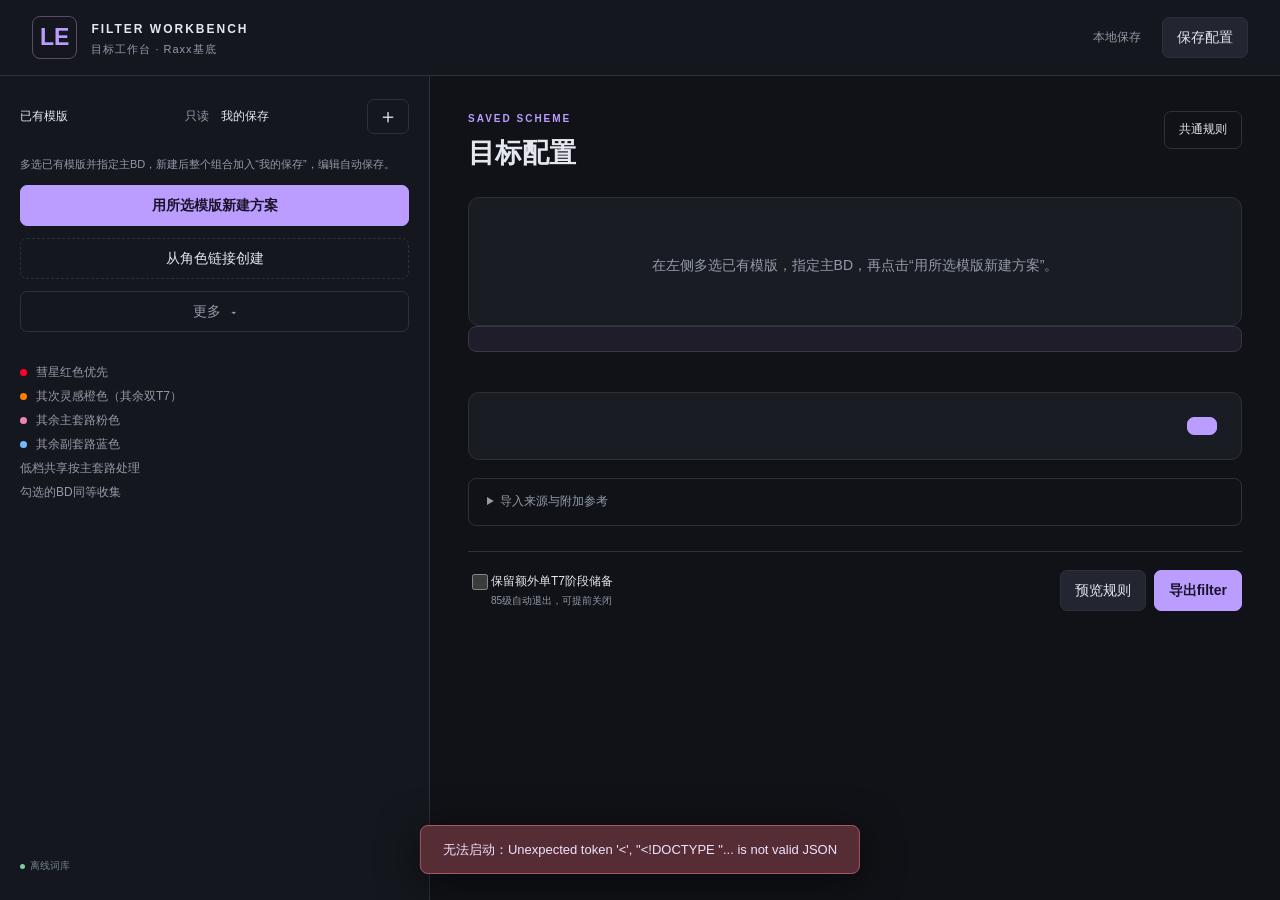
==== commit 357aa164: "Group unique picker by slot and show drop information" ====
--- a/tool/web/index.html
+++ b/tool/web/index.html
@@ -7,7 +7,7 @@
 <body>
 <header class="topbar">
   <div class="brand"><span class="brandmark">LE</span><div><strong>FILTER WORKBENCH</strong><small>目标工作台 · Raxx基底</small></div></div>
-  <div class="top-actions"><span id="save-state" class="muted">本地保存</span><button id="load-config">载入配置</button><button id="save-config">保存配置</button></div>
+  <div class="top-actions"><span id="save-state" class="muted">本地保存</span><button id="save-config">保存配置</button></div>
 </header>
 <div class="layout">
   <aside>
@@ -21,6 +21,7 @@
     <details id="sidebar-more" class="sidebar-more">
       <summary>更多</summary>
       <div class="sidebar-more-actions">
+        <button id="load-config" class="wide">导入方案备份</button>
         <button id="import-filter" class="wide dashed">导入filter</button>
         <button id="import-requirements" class="wide dashed">导入BD需求JSON</button>
         <button id="save-requirements" class="wide">导出本BD需求</button>
@@ -63,8 +64,8 @@
 </div>
 <dialog id="picker">
   <div class="dialog-heading"><div><p class="eyebrow">SEARCH & SELECT</p><h2 id="picker-title"></h2></div><button data-close="picker" aria-label="关闭选择器">×</button></div>
-  <div class="picker-controls"><input id="picker-search" type="search" placeholder="搜索中文 / English / ID" aria-label="搜索词库"><label><input id="only-selected" type="checkbox">只看已选</label><label><input id="show-legacy" type="checkbox">显示旧／隐藏条目</label></div>
-  <p id="picker-note" class="picker-note" hidden></p><div id="picker-summary" class="muted"></div><div id="picker-list"></div>
+  <div class="picker-controls"><input id="picker-search" type="search" placeholder="搜索中文 / English / ID" aria-label="搜索词库"><label id="picker-slot-label" hidden>部位 <select id="picker-slot" aria-label="筛选暗金部位"></select></label><label id="picker-class-label" hidden>职业 <select id="picker-class" aria-label="暗金预言职业"><option value="">全职业范围</option><option value="Sentinel">守卫</option><option value="Mage">法师</option><option value="Primalist">原始人</option><option value="Acolyte">侍祭</option><option value="Rogue">游侠</option></select></label><label><input id="only-selected" type="checkbox">只看已选</label><label><input id="show-legacy" type="checkbox">显示旧／隐藏条目</label></div>
+  <p id="picker-note" class="picker-note" hidden></p><p id="picker-drop-context" class="picker-note" hidden></p><div id="picker-summary" class="muted"></div><div id="picker-list"></div>
   <div class="dialog-footer"><span id="selection-count"></span><button id="apply-selection" class="primary">应用选择</button></div>
 </dialog>
 <dialog id="reset-dialog">
--- a/tool/web/style.css
+++ b/tool/web/style.css
@@ -25,4 +25,33 @@
 .scheme-members{display:flex;flex-wrap:wrap;gap:8px;margin-bottom:14px}.workspace-bd{display:flex;align-items:center;gap:5px;border:1px solid var(--line);border-radius:8px;padding:6px 8px;max-width:100%;background:#1b1e26}.workspace-bd.active{border-color:#77648f;background:#2d293b}.workspace-bd>button[data-workspace-build]{border:0;background:transparent;padding:3px 4px;text-align:left;font-size:12px;overflow-wrap:anywhere;min-width:0}.workspace-bd>input,.workspace-bd>label{flex-shrink:0}.workspace-bd>label{font-size:11px;color:var(--muted);white-space:nowrap}.scheme-toolbar{display:flex;align-items:center;justify-content:space-between;gap:12px;margin-bottom:20px;flex-wrap:wrap}.scheme-toolbar>span{font-size:12px;color:var(--muted);overflow-wrap:anywhere}.scheme-toolbar>div{display:flex;flex-wrap:wrap;gap:6px}.scheme-toolbar button{font-size:11px;padding:4px 9px;background:transparent}.scheme-toolbar[hidden],.scheme-members[hidden]{display:none}.main-heading h1 input{max-width:100%;width:520px;font-size:22px}
 @media(max-width:1100px){.layout{grid-template-columns:350px minmax(0,1fr)}aside{padding:24px 14px}.library-columns{gap:8px}main{padding:28px 23px 0}.main-heading{flex-wrap:wrap}.heading-actions{justify-content:flex-start}}
 @media(max-width:800px){.layout{display:block}aside{border-right:none;border-bottom:1px solid var(--line);padding:18px}.library-columns{gap:16px}.side-note,.sidebar-bottom{display:none}}
+.unique-picker{width:min(1000px,95vw)}
+.unique-picker[open]{display:flex;flex-direction:column;max-height:90vh}
+.unique-picker .dialog-heading{padding:16px 24px}.unique-picker .dialog-heading .eyebrow{display:none}
+.unique-picker .dialog-heading,.unique-picker .picker-controls,.unique-picker .picker-note,.unique-picker #picker-summary,.unique-picker .dialog-footer{flex-shrink:0}
+.unique-picker #picker-list{height:auto;max-height:56vh;min-height:150px;flex:1}
+.unique-picker #picker-drop-context{color:var(--muted);font-size:11px}
+#picker-slot-label,#picker-class-label{display:flex;align-items:center;gap:7px;white-space:nowrap}
+#picker-slot-label[hidden],#picker-class-label[hidden]{display:none}
+#picker-slot,#picker-class{max-width:165px;padding:7px 9px;font-size:12px}
+.unique-group-title{position:sticky;top:0;z-index:1;display:flex;align-items:center;justify-content:space-between;margin:0;padding:10px 24px;background:#25222f;border-bottom:1px solid #42394e;color:#dccbf3;font-size:13px;font-weight:600}
+.unique-group-title span{font-size:11px;font-weight:400;color:var(--muted)}
+.unique-pick-row{display:grid;grid-template-columns:minmax(0,1fr) minmax(0,1fr);gap:22px;padding:15px 24px;border-bottom:1px solid #30303a;align-items:center}
+.unique-pick-row:hover{background:#252330}
+.unique-choice{display:flex;align-items:center;gap:13px;cursor:pointer;min-width:0}
+.unique-choice input{flex-shrink:0}
+.unique-icon{width:44px;height:58px;object-fit:contain;flex-shrink:0}
+.unique-icon[hidden]{display:none}
+.unique-identity{min-width:0;overflow-wrap:anywhere}
+.unique-identity strong{display:block;color:#e4d5ee;font-size:15px;font-weight:600;line-height:1.45}
+.unique-identity small{display:block;color:var(--muted);font-size:11px;margin-top:3px}
+.unique-drop-info{min-width:0;overflow-wrap:anywhere;line-height:1.5}
+.unique-drop-record+.unique-drop-record{margin-top:10px}
+.unique-drop-record>span{display:block;font-size:12px;color:#c9c2d3}
+.unique-drop-record a{color:inherit;text-decoration:none;border-bottom:1px dotted #6d637b}
+.unique-drop-record a:hover{color:var(--accent)}
+.unique-drop-record>strong{display:block;font-size:13px;font-weight:500;color:#e0c4a1;margin-top:2px}
+.unique-drop-record>small{display:block;font-size:11px;color:var(--muted);margin-top:3px}
+.unique-extra-sources{margin-top:10px}.unique-extra-sources>summary{cursor:pointer;color:var(--accent);font-size:11px}.unique-extra-sources .unique-drop-record{margin-top:10px}
+@media(max-width:680px){.unique-picker .dialog-heading{padding:16px 18px}.unique-picker .picker-controls{padding:12px 16px 8px;gap:10px}.unique-picker .picker-controls input[type=search]{flex-basis:100%}.unique-picker .picker-note,.unique-picker #picker-summary{padding-left:16px;padding-right:16px}.unique-pick-row{grid-template-columns:minmax(0,1fr);gap:10px;padding:14px 16px}.unique-group-title{padding:9px 16px}.unique-drop-info{padding-left:28px}.unique-picker .dialog-footer{padding:13px 16px}.unique-picker #picker-list{min-height:100px}.unique-icon{width:36px;height:46px}}
 .sidebar-more{margin-top:12px}.sidebar-more>summary{display:flex;align-items:center;justify-content:center;gap:10px;list-style:none;border:1px solid var(--line);border-radius:7px;padding:8px 14px;color:var(--muted);cursor:pointer}.sidebar-more>summary::-webkit-details-marker{display:none}.sidebar-more>summary::after{content:"▾";font-size:11px}.sidebar-more[open]>summary::after{transform:rotate(180deg)}.sidebar-more>summary:hover{background:#303442;border-color:#77718b;color:var(--text)}.sidebar-more-actions{padding:0 12px 12px;border:1px solid var(--line);border-top:0;border-radius:0 0 7px 7px}.sidebar-more[open]>summary{border-radius:7px 7px 0 0}.sidebar-more-actions>.wide{text-align:left}
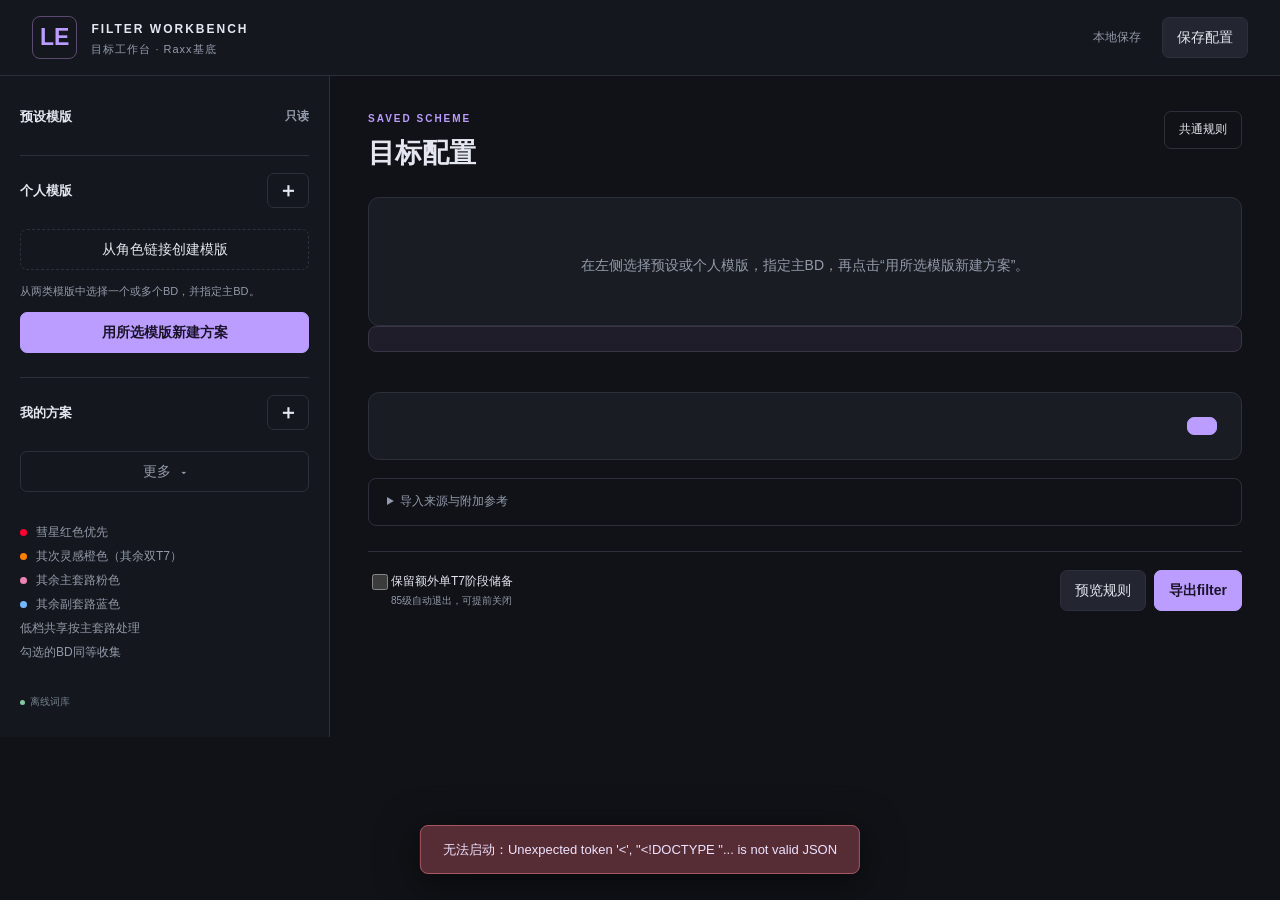
==== commit b302dd16: "Separate personal templates from saved filter schemes" ====
--- a/tool/web/index.html
+++ b/tool/web/index.html
@@ -11,13 +11,13 @@
 </header>
 <div class="layout">
   <aside>
-    <div class="library-columns">
-      <section aria-label="已有模版"><div class="aside-heading"><span>已有模版</span><small>只读</small></div><div id="templates"></div></section>
-      <section aria-label="我的保存"><div class="aside-heading"><span>我的保存</span><button id="add-save" aria-label="新增自定义方案">＋</button></div><div id="builds"></div></section>
+    <div class="template-library">
+      <section aria-label="预设模版"><div class="aside-heading"><span>预设模版</span><small>只读</small></div><div id="templates"></div></section>
+      <section aria-label="个人模版"><div class="aside-heading"><span>个人模版</span><button id="add-template" aria-label="新增空白个人模版">＋</button></div><div id="personal-templates"></div><button id="import-profiles" class="wide dashed">从角色链接创建模版</button></section>
     </div>
-    <p class="library-note">多选已有模版并指定主BD，新建后整个组合加入“我的保存”，编辑自动保存。</p>
+    <p id="template-selection-note" class="library-note">从两类模版中选择一个或多个BD，并指定主BD。</p>
     <button id="apply-builds" class="wide primary">用所选模版新建方案</button>
-    <button id="import-profiles" class="wide dashed">从角色链接创建</button>
+    <section class="saved-library" aria-label="我的方案"><div class="aside-heading"><span>我的方案</span><button id="add-save" aria-label="新增自定义方案">＋</button></div><div id="builds"></div></section>
     <details id="sidebar-more" class="sidebar-more">
       <summary>更多</summary>
       <div class="sidebar-more-actions">
@@ -31,10 +31,10 @@
     <div class="sidebar-bottom"><span class="online-dot"></span>离线词库 <span id="catalog-version"></span></div>
   </aside>
   <main>
-    <div class="main-heading"><div><p class="eyebrow">SAVED SCHEME</p><h1 id="build-title">目标配置</h1></div><div class="heading-actions"><button id="common-button">共通规则</button><button id="rename-save" hidden>重命名方案</button></div></div>
+    <div class="main-heading"><div><p id="workspace-kind" class="eyebrow">SAVED SCHEME</p><h1 id="build-title">目标配置</h1><p id="workspace-description" class="muted" hidden></p></div><div class="heading-actions"><button id="common-button">共通规则</button><button id="rename-save" hidden>重命名方案</button></div></div>
     <nav id="workspace-builds" class="scheme-members" aria-label="方案内BD" hidden></nav>
-    <div id="scheme-toolbar" class="scheme-toolbar" hidden><span id="current-build"></span><div><button id="add-build">添加BD</button><button id="reset-build" hidden>从模板重置BD</button><button id="rename-build" hidden>重命名BD</button></div></div>
-    <section id="workspace-empty" class="panel empty"><strong id="workspace-message"></strong><p id="workspace-help">在左侧多选已有模版，指定主BD，再点击“用所选模版新建方案”。</p></section>
+    <div id="scheme-toolbar" class="scheme-toolbar" hidden><span id="current-build"></span><div><button id="add-build">添加BD</button><button id="save-as-template" hidden>另存为个人模版</button><button id="reset-build" hidden>从模版重置BD</button><button id="rename-build" hidden>重命名BD</button></div></div>
+    <section id="workspace-empty" class="panel empty"><strong id="workspace-message"></strong><p id="workspace-help">在左侧选择预设或个人模版，指定主BD，再点击“用所选模版新建方案”。</p></section>
     <div id="workspace-controls" class="workspace-bar" hidden><div class="segmented"><button data-mode="endgame" class="active">终局目标</button><button data-mode="leveling">练级目标</button></div><div class="view-tabs"><button data-view="editor" class="active">填写目标</button><button data-view="preview">规则预览</button></div></div>
     <section id="common-rules" class="panel" hidden>
       <div class="panel-heading"><div><h2>共通显示规则</h2><p class="muted">随当前保存方案保存；创建新方案时沿用当前共通设置。</p></div></div>
@@ -59,19 +59,25 @@
       <div class="panel-heading"><div><h2>将要生成的规则</h2><p class="muted">按实际优先级排列。这里展示基底门槛与四档提示。</p></div><input id="preview-search" type="search" placeholder="过滤部位、名称或档位" aria-label="过滤预览规则"></div>
       <div id="preview-summary" class="notice"></div><div id="preview-rules"></div>
     </section>
-    <footer class="export-bar"><label><input id="extra-t7" type="checkbox">保留额外单T7阶段储备 <small>85级自动退出，可提前关闭</small></label><div><button id="preview-button">预览规则</button><button id="export-xml" class="primary">导出filter</button></div></footer>
+    <footer id="export-controls" class="export-bar"><label><input id="extra-t7" type="checkbox">保留额外单T7阶段储备 <small>85级自动退出，可提前关闭</small></label><div><button id="preview-button">预览规则</button><button id="export-xml" class="primary">导出filter</button></div></footer>
   </main>
 </div>
 <dialog id="picker">
   <div class="dialog-heading"><div><p class="eyebrow">SEARCH & SELECT</p><h2 id="picker-title"></h2></div><button data-close="picker" aria-label="关闭选择器">×</button></div>
-  <div class="picker-controls"><input id="picker-search" type="search" placeholder="搜索中文 / English / ID" aria-label="搜索词库"><label id="picker-slot-label" hidden>部位 <select id="picker-slot" aria-label="筛选暗金部位"></select></label><label id="picker-class-label" hidden>职业 <select id="picker-class" aria-label="暗金预言职业"><option value="">全职业范围</option><option value="Sentinel">守卫</option><option value="Mage">法师</option><option value="Primalist">原始人</option><option value="Acolyte">侍祭</option><option value="Rogue">游侠</option></select></label><label><input id="only-selected" type="checkbox">只看已选</label><label><input id="show-legacy" type="checkbox">显示旧／隐藏条目</label></div>
+  <div class="picker-controls"><input id="picker-search" type="search" placeholder="搜索中文 / English / ID" aria-label="搜索词库"><label class="generic-picker-filter"><input id="only-selected" type="checkbox">只看已选</label><label class="generic-picker-filter"><input id="show-legacy" type="checkbox">显示旧／隐藏条目</label></div>
   <p id="picker-note" class="picker-note" hidden></p><p id="picker-drop-context" class="picker-note" hidden></p><div id="picker-summary" class="muted"></div><div id="picker-list"></div>
   <div class="dialog-footer"><span id="selection-count"></span><button id="apply-selection" class="primary">应用选择</button></div>
 </dialog>
 <dialog id="reset-dialog">
   <div class="dialog-heading"><h2>从模板重置</h2><button data-close="reset-dialog" aria-label="关闭重置">×</button></div>
-  <p class="reset-message">将“<strong id="reset-name"></strong>”的终局、练级目标恢复为最新版已有模版。这个副本的目标修改会被替换。</p>
+  <p class="reset-message">将“<strong id="reset-name"></strong>”的终局、练级目标恢复为对应模版的当前内容。这个副本的目标修改会被替换。</p>
   <div class="dialog-footer"><button data-close="reset-dialog">取消</button><button id="confirm-reset" class="primary">重置这个副本</button></div>
+</dialog>
+<dialog id="add-bd-dialog">
+  <div class="dialog-heading"><div><p class="eyebrow">ADD TO SCHEME</p><h2>从模版添加BD</h2></div><button data-close="add-bd-dialog" aria-label="关闭添加BD">×</button></div>
+  <p class="dialog-note">选择要加入当前方案的BD，现有目标和主BD保持。</p>
+  <div id="add-bd-list"></div>
+  <div class="dialog-footer"><button id="add-custom-bd">添加空白BD</button><button id="confirm-add-bds" class="primary" disabled>加入当前方案</button></div>
 </dialog>
 <dialog id="group-dialog">
   <div class="dialog-heading"><h2 id="group-title"></h2><button data-close="group-dialog" aria-label="关闭分组">×</button></div>
@@ -90,14 +96,14 @@
 </dialog>
 <dialog id="profiles-dialog" class="large-dialog">
   <div class="dialog-heading"><div><p class="eyebrow">LETOOLS PROFILES</p><h2>角色配装取并集</h2></div><button data-close="profiles-dialog" aria-label="关闭角色导入">×</button></div>
-  <p>粘贴同一个BD的1–12个profile链接，每行一个。暗金、按部位的装备词缀、神像、祭坛和明确普通底材合并为一个个人BD。</p>
-  <label class="field-label">个人BD名称<input id="profiles-name" type="text" placeholder="例如：我的追心手里剑"></label>
+  <p>粘贴同一个BD的1–12个profile链接，每行一个。装备词缀只取实际普通槽的T6／T7，腐化槽普通词缀不计；暗金、神像、祭坛和明确普通底材一并保存为个人模版。</p>
+  <label class="field-label">个人模版名称<input id="profiles-name" type="text" placeholder="例如：我的追心手里剑"></label>
   <textarea id="profiles-links" placeholder="https://www.lastepochtools.com/profile/账号/character/角色" aria-label="LETools角色链接（每行一个）"></textarea>
   <button id="read-profiles" class="primary">读取角色并预览并集</button>
-  <p class="muted">读取当前公开配装，重复链接只读取一次；任意角色读取失败都不会保存部分结果。核对后保存到“我的保存”，已有模版保持原样。</p>
+  <p class="muted">读取当前公开配装，重复链接只读取一次；任意角色读取失败都不会保存部分结果。核对后加入“个人模版”，再与其他模版一起选择、新建方案。</p>
   <details><summary>导入已有角色JSON</summary><label class="file-drop">选择角色JSON<input id="profiles-file" type="file" accept=".json"></label></details>
   <div id="profiles-result" role="status"></div>
-  <div class="dialog-footer"><label>导入到 <select id="profiles-destination"><option value="new-save">新建个人方案</option><option value="current-save">当前方案，添加独立BD</option></select></label><button id="apply-profiles" class="primary" disabled>保存个人BD</button></div>
+  <div class="dialog-footer"><span class="muted">保存模版后可继续编辑，也可勾选其他BD组合。</span><button id="apply-profiles" class="primary" disabled>保存个人模版</button></div>
 </dialog>
 <input id="config-file" type="file" accept=".json" hidden>
 <input id="requirements-file" type="file" accept=".json" hidden>
--- a/tool/web/style.css
+++ b/tool/web/style.css
@@ -6,34 +6,34 @@
 #workspace-controls[hidden],#workspace-builds[hidden]{display:none}
 @media(max-width:1000px){.layout{grid-template-columns:215px minmax(0,1fr)}main{padding:28px 23px 0}.topbar{padding:0 22px}.panel-heading{padding:20px}.target-row{padding:16px 20px}.export-bar{flex-wrap:wrap}.top-actions .muted{display:none}}
 @media(max-width:680px){.layout{display:block}aside{border-right:none;border-bottom:1px solid var(--line);padding:18px}#builds{display:flex;gap:8px;overflow:auto}.build-card{min-width:185px}.side-note,.sidebar-bottom{display:none}.topbar{padding:0 15px}.brand small{display:none}.brand strong{font-size:9px;letter-spacing:1px}.brandmark{font-size:19px}.top-actions button{padding:6px 8px;font-size:11px}main{padding:22px 16px 0}h1{font-size:23px}.workspace-bar{flex-wrap:wrap}.panel-heading{flex-wrap:wrap}.picker-controls{gap:10px}.row-heading{align-items:flex-start}.preview-table{font-size:10px}.preview-table td{padding:8px}.export-bar{position:static}.source-table select{max-width:110px}}
-.layout{grid-template-columns:430px minmax(0,1fr)}
-.library-columns{display:grid;grid-template-columns:minmax(0,1fr) minmax(0,1fr);gap:12px}
-.library-columns section{min-width:0}.library-columns .aside-heading{height:29px;margin-bottom:12px;color:var(--text)}
-.template-card{border:1px solid var(--line);border-radius:9px;padding:12px 10px;margin-bottom:8px;background:#171a21}
+.layout{grid-template-columns:330px minmax(0,1fr)}
+aside{position:sticky;top:0;align-self:start;max-height:100vh;overflow-y:auto;scrollbar-width:thin}
+.template-library>section+section,.saved-library{margin-top:24px;padding-top:20px;border-top:1px solid var(--line)}
+.aside-heading{height:29px;margin-bottom:12px;color:var(--text);font-weight:600;font-size:13px}
+.template-card{display:grid;grid-template-columns:minmax(0,1fr) auto;align-items:start;gap:6px 8px;border:1px solid var(--line);border-radius:9px;padding:11px 10px;margin-bottom:8px;background:#171a21}
 .template-card strong{display:block;font-size:13px;overflow-wrap:anywhere}.template-card small{display:block;margin-top:6px;font-size:10px}
 .template-card button{margin-top:10px;font-size:11px;padding:5px 10px;background:transparent}
-.library-columns #builds{display:block;overflow:visible}.library-columns .build-card{min-width:0}.build-name{font-size:13px}
+#builds{display:block;overflow:visible}.build-name{font-size:13px}
 .library-note,.saved-empty{font-size:11px;color:var(--muted);margin-top:12px}.heading-actions{display:flex;flex-wrap:wrap;gap:8px;justify-content:flex-end}
 .main-heading{align-items:flex-start}.main-heading h1{overflow-wrap:anywhere}#common-button.active{color:var(--accent);border-color:var(--accent)}
 .reset-message{padding:24px 26px}
 #profiles-dialog>p,#profiles-dialog>.field-label,#profiles-dialog>.file-drop,#profiles-dialog>button,#profiles-dialog>#profiles-result{margin:16px 24px}#profiles-dialog>textarea{width:calc(100% - 48px);margin:0 24px;min-height:125px}#profiles-dialog>.notice{margin:16px 24px}#profiles-dialog ol{padding-left:22px;margin:0}#profiles-dialog li{margin:8px 0}#profiles-dialog a{color:var(--accent);overflow-wrap:anywhere}#profiles-bookmark{display:inline-block;border:1px dashed var(--accent);padding:3px 8px;border-radius:5px;cursor:grab}#profiles-name{display:block;width:100%;margin-top:6px}#profiles-result h3{margin-top:18px}
 .auto-set{border-style:dashed}.auto-set-label{font-size:10px;font-style:normal;color:#b3ce9a;margin-left:6px}
 .affix-priorities{list-style:none;display:flex;flex-wrap:wrap;gap:8px;padding:0;margin:0}.priority-affix{display:flex;align-items:center;gap:6px;max-width:100%;padding:5px 8px}.priority-number{display:inline-flex;align-items:center;justify-content:center;min-width:22px;height:22px;border-radius:5px;background:#4c3b65;color:#e7d6ff;font-size:12px;font-weight:600;flex-shrink:0}.priority-affix .affix-name{overflow-wrap:anywhere;min-width:0}.priority-affix small{margin-left:0;white-space:nowrap}.priority-actions{display:flex;gap:2px;flex-shrink:0}.priority-actions button{border:0;padding:0 4px;background:transparent;color:var(--accent);line-height:22px;font-size:13px}.priority-actions button:hover{background:#44344f}.priority-actions button:disabled{color:var(--muted);opacity:.35}.picker-note{padding:0 24px 10px;color:#c8b8df;font-size:12px}.pick-row>.priority-number{margin-top:2px}
-.template-card.selected{border-color:#695980;background:#24202f}.template-choice{display:flex;align-items:flex-start;gap:8px;cursor:pointer}.template-choice input{flex-shrink:0;margin-top:3px}.template-card .template-choice strong{font-size:13px}.template-main{display:block;font-size:11px;color:var(--muted);margin-top:8px;cursor:pointer}.template-main:has(input:disabled){opacity:.45;cursor:default}
+.template-card.selected{border-color:#695980;background:#24202f}.template-card.editing{box-shadow:inset 3px 0 var(--accent)}.template-choice{display:flex;align-items:flex-start;gap:8px;cursor:pointer;min-width:0}.template-choice input{flex-shrink:0;margin-top:3px}.template-card .template-choice strong{font-size:13px}.template-main{font-size:11px;color:var(--muted);white-space:nowrap;cursor:pointer}.template-main:has(input:disabled){opacity:.45;cursor:default}.template-card>small{grid-column:1;margin:0 0 0 26px}.template-actions{display:flex;gap:5px;justify-content:flex-end}.template-actions button{margin:0;padding:0 5px;border:0;font-size:11px;color:var(--muted)}
 .affix-priorities{flex-direction:column;flex-wrap:nowrap;gap:6px}.priority-affix{width:100%;min-height:36px;cursor:grab;position:relative}.priority-actions{margin-left:auto}.drag-handle{color:var(--muted);font-size:18px;line-height:1;flex-shrink:0;user-select:none}.priority-affix.dragging{opacity:.45}.priority-affix.drop-before:before,.priority-affix.drop-after:after{content:"";position:absolute;left:0;right:0;height:3px;background:var(--accent);border-radius:2px}.priority-affix.drop-before:before{top:-5px}.priority-affix.drop-after:after{bottom:-5px}
 .save-card{border:1px solid var(--line);border-radius:9px;padding:12px 10px;margin-bottom:8px;background:#1b1e26}.save-card.editing{border-color:#77648f;background:#24202f}.save-card>small{display:block;font-size:10px;margin-top:7px;overflow-wrap:anywhere}
 .scheme-members{display:flex;flex-wrap:wrap;gap:8px;margin-bottom:14px}.workspace-bd{display:flex;align-items:center;gap:5px;border:1px solid var(--line);border-radius:8px;padding:6px 8px;max-width:100%;background:#1b1e26}.workspace-bd.active{border-color:#77648f;background:#2d293b}.workspace-bd>button[data-workspace-build]{border:0;background:transparent;padding:3px 4px;text-align:left;font-size:12px;overflow-wrap:anywhere;min-width:0}.workspace-bd>input,.workspace-bd>label{flex-shrink:0}.workspace-bd>label{font-size:11px;color:var(--muted);white-space:nowrap}.scheme-toolbar{display:flex;align-items:center;justify-content:space-between;gap:12px;margin-bottom:20px;flex-wrap:wrap}.scheme-toolbar>span{font-size:12px;color:var(--muted);overflow-wrap:anywhere}.scheme-toolbar>div{display:flex;flex-wrap:wrap;gap:6px}.scheme-toolbar button{font-size:11px;padding:4px 9px;background:transparent}.scheme-toolbar[hidden],.scheme-members[hidden]{display:none}.main-heading h1 input{max-width:100%;width:520px;font-size:22px}
-@media(max-width:1100px){.layout{grid-template-columns:350px minmax(0,1fr)}aside{padding:24px 14px}.library-columns{gap:8px}main{padding:28px 23px 0}.main-heading{flex-wrap:wrap}.heading-actions{justify-content:flex-start}}
-@media(max-width:800px){.layout{display:block}aside{border-right:none;border-bottom:1px solid var(--line);padding:18px}.library-columns{gap:16px}.side-note,.sidebar-bottom{display:none}}
+#export-controls[hidden]{display:none}#workspace-description{font-size:12px;max-width:650px}.dialog-note{padding:18px 24px 0;font-size:12px;color:var(--muted)}#add-bd-list{padding:8px 24px 20px;max-height:50vh;overflow:auto}#add-bd-list h3{font-size:12px;color:var(--muted);margin:14px 0 8px}.bd-template-option{display:flex;align-items:center;gap:9px;padding:10px 0;border-bottom:1px solid var(--line);cursor:pointer}.bd-template-option span{flex:1;overflow-wrap:anywhere}.bd-template-option:has(input:disabled){opacity:.45;cursor:default}
+@media(max-width:1100px){.layout{grid-template-columns:300px minmax(0,1fr)}aside{padding:24px 14px}main{padding:28px 23px 0}.main-heading{flex-wrap:wrap}.heading-actions{justify-content:flex-start}}
+@media(max-width:800px){.layout{display:block}aside{position:static;max-height:none;border-right:none;border-bottom:1px solid var(--line);padding:18px}.side-note,.sidebar-bottom{display:none}}
 .unique-picker{width:min(1000px,95vw)}
 .unique-picker[open]{display:flex;flex-direction:column;max-height:90vh}
 .unique-picker .dialog-heading{padding:16px 24px}.unique-picker .dialog-heading .eyebrow{display:none}
 .unique-picker .dialog-heading,.unique-picker .picker-controls,.unique-picker .picker-note,.unique-picker #picker-summary,.unique-picker .dialog-footer{flex-shrink:0}
 .unique-picker #picker-list{height:auto;max-height:56vh;min-height:150px;flex:1}
 .unique-picker #picker-drop-context{color:var(--muted);font-size:11px}
-#picker-slot-label,#picker-class-label{display:flex;align-items:center;gap:7px;white-space:nowrap}
-#picker-slot-label[hidden],#picker-class-label[hidden]{display:none}
-#picker-slot,#picker-class{max-width:165px;padding:7px 9px;font-size:12px}
+.unique-picker .generic-picker-filter{display:none}
 .unique-group-title{position:sticky;top:0;z-index:1;display:flex;align-items:center;justify-content:space-between;margin:0;padding:10px 24px;background:#25222f;border-bottom:1px solid #42394e;color:#dccbf3;font-size:13px;font-weight:600}
 .unique-group-title span{font-size:11px;font-weight:400;color:var(--muted)}
 .unique-pick-row{display:grid;grid-template-columns:minmax(0,1fr) minmax(0,1fr);gap:22px;padding:15px 24px;border-bottom:1px solid #30303a;align-items:center}
@@ -46,12 +46,7 @@
 .unique-identity strong{display:block;color:#e4d5ee;font-size:15px;font-weight:600;line-height:1.45}
 .unique-identity small{display:block;color:var(--muted);font-size:11px;margin-top:3px}
 .unique-drop-info{min-width:0;overflow-wrap:anywhere;line-height:1.5}
-.unique-drop-record+.unique-drop-record{margin-top:10px}
 .unique-drop-record>span{display:block;font-size:12px;color:#c9c2d3}
-.unique-drop-record a{color:inherit;text-decoration:none;border-bottom:1px dotted #6d637b}
-.unique-drop-record a:hover{color:var(--accent)}
 .unique-drop-record>strong{display:block;font-size:13px;font-weight:500;color:#e0c4a1;margin-top:2px}
-.unique-drop-record>small{display:block;font-size:11px;color:var(--muted);margin-top:3px}
-.unique-extra-sources{margin-top:10px}.unique-extra-sources>summary{cursor:pointer;color:var(--accent);font-size:11px}.unique-extra-sources .unique-drop-record{margin-top:10px}
 @media(max-width:680px){.unique-picker .dialog-heading{padding:16px 18px}.unique-picker .picker-controls{padding:12px 16px 8px;gap:10px}.unique-picker .picker-controls input[type=search]{flex-basis:100%}.unique-picker .picker-note,.unique-picker #picker-summary{padding-left:16px;padding-right:16px}.unique-pick-row{grid-template-columns:minmax(0,1fr);gap:10px;padding:14px 16px}.unique-group-title{padding:9px 16px}.unique-drop-info{padding-left:28px}.unique-picker .dialog-footer{padding:13px 16px}.unique-picker #picker-list{min-height:100px}.unique-icon{width:36px;height:46px}}
 .sidebar-more{margin-top:12px}.sidebar-more>summary{display:flex;align-items:center;justify-content:center;gap:10px;list-style:none;border:1px solid var(--line);border-radius:7px;padding:8px 14px;color:var(--muted);cursor:pointer}.sidebar-more>summary::-webkit-details-marker{display:none}.sidebar-more>summary::after{content:"▾";font-size:11px}.sidebar-more[open]>summary::after{transform:rotate(180deg)}.sidebar-more>summary:hover{background:#303442;border-color:#77718b;color:var(--text)}.sidebar-more-actions{padding:0 12px 12px;border:1px solid var(--line);border-top:0;border-radius:0 0 7px 7px}.sidebar-more[open]>summary{border-radius:7px 7px 0 0}.sidebar-more-actions>.wide{text-align:left}
